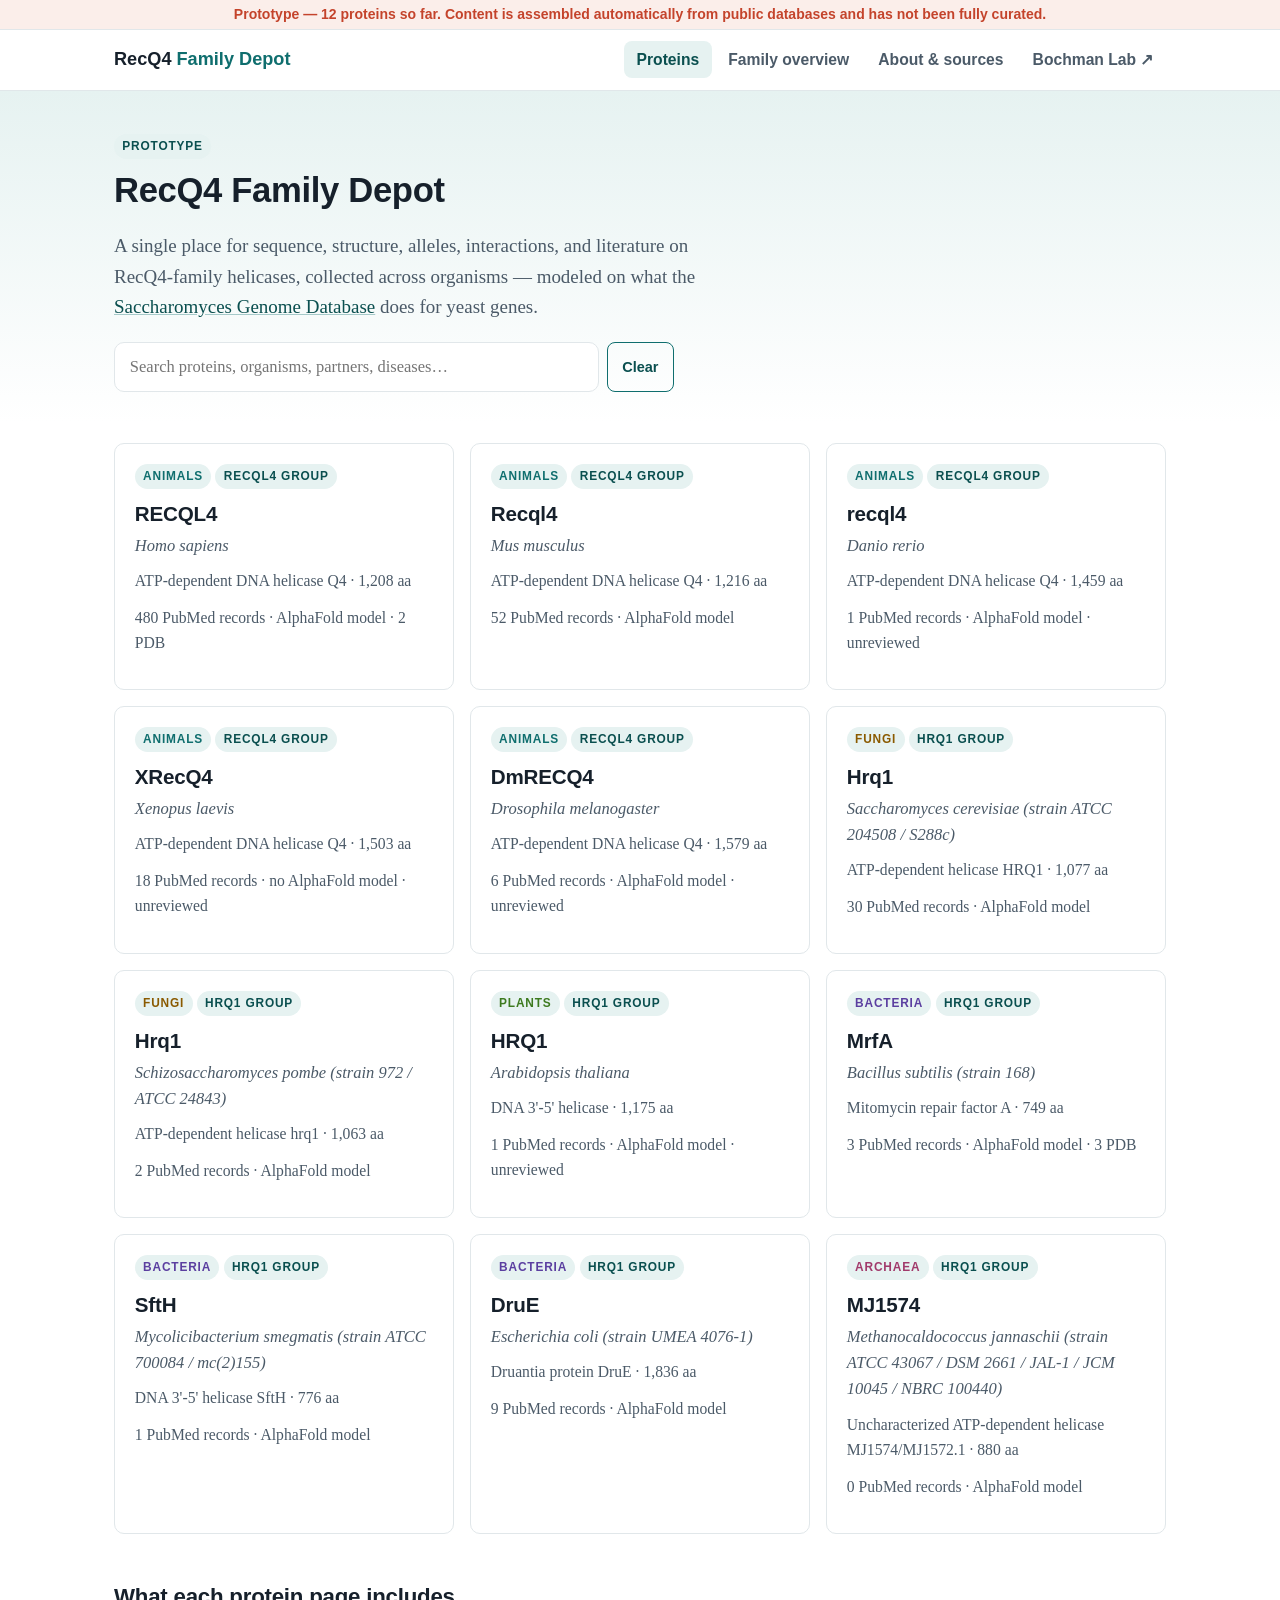
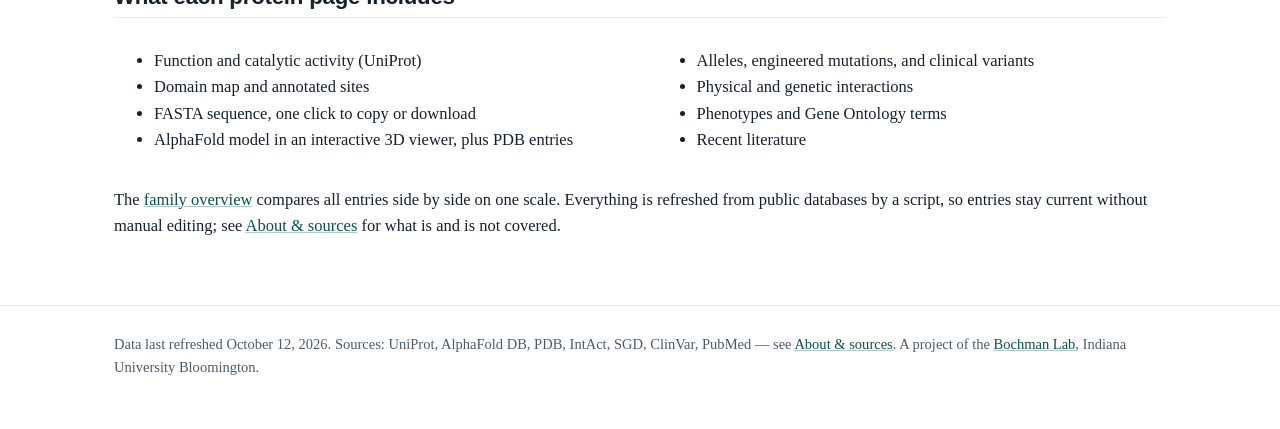
==== index.html @ 35902787 "Add files via upload" ====
<!DOCTYPE html>
<html lang="en"><head><meta charset="utf-8"><meta name="viewport" content="width=device-width,initial-scale=1">
<title>RecQ4 Family Depot (prototype)</title>
<link rel="stylesheet" href="assets/style.css">
<link rel="icon" href="assets/favicon.ico">
</head><body>
<div class="proto">Prototype &mdash; 12 proteins so far. Content is assembled automatically from public databases and has not been fully curated.</div>
<header class="site"><div class="wrap row">
<a class="brand" href="index.html">RecQ4 <span>Family Depot</span></a>
<nav aria-label="Primary"><ul><li><a href="index.html" aria-current=page>Proteins</a></li><li><a href="family.html">Family overview</a></li><li><a href="about.html">About &amp; sources</a></li><li><a href="https://bochmanlab.github.io">Bochman Lab &nearr;</a></li></ul></nav>
</div></header>
<section class="hero"><div class="wrap"><span class="tag">Prototype</span>
<h1>RecQ4 Family Depot</h1>
<p class="lede">A single place for sequence, structure, alleles, interactions, and literature on RecQ4-family helicases, collected across organisms &mdash; modeled on what the <a href="https://www.yeastgenome.org/">Saccharomyces Genome Database</a> does for yeast genes.</p>
<form class="search" onsubmit="return false"><input id="q" type="search" placeholder="Search proteins, organisms, partners, diseases…" autocomplete="off" aria-label="Search"><button class="ghost" type="button" onclick="document.getElementById('q').value='';document.getElementById('q').dispatchEvent(new Event('input'))">Clear</button></form>
<div id="hint" style="font-size:.9rem;color:var(--ink-soft)"></div></div></section>
<main class="wrap"><div class="cards" id="cards"><div class="card" data-acc="O94761"><div><span class="tag Animals">Animals</span> <span class="tag">RECQL4 group</span></div>
<h3><a href="proteins/recql4-human.html">RECQL4</a></h3><div class="org"><i>Homo sapiens</i></div>
<p>ATP-dependent DNA helicase Q4 &middot; 1,208 aa</p>
<p>480 PubMed records &middot; AlphaFold model &middot; 2 PDB</p>
<div class="legend" style="margin-top:auto"></div></div><div class="card" data-acc="Q75NR7"><div><span class="tag Animals">Animals</span> <span class="tag">RECQL4 group</span></div>
<h3><a href="proteins/recql4-mouse.html">Recql4</a></h3><div class="org"><i>Mus musculus</i></div>
<p>ATP-dependent DNA helicase Q4 &middot; 1,216 aa</p>
<p>52 PubMed records &middot; AlphaFold model</p>
<div class="legend" style="margin-top:auto"></div></div><div class="card" data-acc="E7F2M7"><div><span class="tag Animals">Animals</span> <span class="tag">RECQL4 group</span></div>
<h3><a href="proteins/recql4-zebrafish.html">recql4</a></h3><div class="org"><i>Danio rerio</i></div>
<p>ATP-dependent DNA helicase Q4 &middot; 1,459 aa</p>
<p>1 PubMed records &middot; AlphaFold model &middot; unreviewed</p>
<div class="legend" style="margin-top:auto"></div></div><div class="card" data-acc="Q33DM4"><div><span class="tag Animals">Animals</span> <span class="tag">RECQL4 group</span></div>
<h3><a href="proteins/recq4-xenopus.html">XRecQ4</a></h3><div class="org"><i>Xenopus laevis</i></div>
<p>ATP-dependent DNA helicase Q4 &middot; 1,503 aa</p>
<p>18 PubMed records &middot; no AlphaFold model &middot; unreviewed</p>
<div class="legend" style="margin-top:auto"></div></div><div class="card" data-acc="Q9VSE6"><div><span class="tag Animals">Animals</span> <span class="tag">RECQL4 group</span></div>
<h3><a href="proteins/recq4-drosophila.html">DmRECQ4</a></h3><div class="org"><i>Drosophila melanogaster</i></div>
<p>ATP-dependent DNA helicase Q4 &middot; 1,579 aa</p>
<p>6 PubMed records &middot; AlphaFold model &middot; unreviewed</p>
<div class="legend" style="margin-top:auto"></div></div><div class="card" data-acc="Q05549"><div><span class="tag Fungi">Fungi</span> <span class="tag">HRQ1 group</span></div>
<h3><a href="proteins/hrq1-scerevisiae.html">Hrq1</a></h3><div class="org"><i>Saccharomyces cerevisiae</i> (strain ATCC 204508 / S288c)</div>
<p>ATP-dependent helicase HRQ1 &middot; 1,077 aa</p>
<p>30 PubMed records &middot; AlphaFold model</p>
<div class="legend" style="margin-top:auto"></div></div><div class="card" data-acc="O13983"><div><span class="tag Fungi">Fungi</span> <span class="tag">HRQ1 group</span></div>
<h3><a href="proteins/hrq1-spombe.html">Hrq1</a></h3><div class="org"><i>Schizosaccharomyces pombe</i> (strain 972 / ATCC 24843)</div>
<p>ATP-dependent helicase hrq1 &middot; 1,063 aa</p>
<p>2 PubMed records &middot; AlphaFold model</p>
<div class="legend" style="margin-top:auto"></div></div><div class="card" data-acc="A0A1P8BBA5"><div><span class="tag Plants">Plants</span> <span class="tag">HRQ1 group</span></div>
<h3><a href="proteins/hrq1-athaliana.html">HRQ1</a></h3><div class="org"><i>Arabidopsis thaliana</i></div>
<p>DNA 3&#x27;-5&#x27; helicase &middot; 1,175 aa</p>
<p>1 PubMed records &middot; AlphaFold model &middot; unreviewed</p>
<div class="legend" style="margin-top:auto"></div></div><div class="card" data-acc="P50830"><div><span class="tag Bacteria">Bacteria</span> <span class="tag">HRQ1 group</span></div>
<h3><a href="proteins/mrfa-bsubtilis.html">MrfA</a></h3><div class="org"><i>Bacillus subtilis</i> (strain 168)</div>
<p>Mitomycin repair factor A &middot; 749 aa</p>
<p>3 PubMed records &middot; AlphaFold model &middot; 3 PDB</p>
<div class="legend" style="margin-top:auto"></div></div><div class="card" data-acc="A0R5E2"><div><span class="tag Bacteria">Bacteria</span> <span class="tag">HRQ1 group</span></div>
<h3><a href="proteins/sfth-msmegmatis.html">SftH</a></h3><div class="org"><i>Mycolicibacterium smegmatis</i> (strain ATCC 700084 / mc(2)155)</div>
<p>DNA 3&#x27;-5&#x27; helicase SftH &middot; 776 aa</p>
<p>1 PubMed records &middot; AlphaFold model</p>
<div class="legend" style="margin-top:auto"></div></div><div class="card" data-acc="P0DW38"><div><span class="tag Bacteria">Bacteria</span> <span class="tag">HRQ1 group</span></div>
<h3><a href="proteins/drue-ecoli.html">DruE</a></h3><div class="org"><i>Escherichia coli</i> (strain UMEA 4076-1)</div>
<p>Druantia protein DruE &middot; 1,836 aa</p>
<p>9 PubMed records &middot; AlphaFold model</p>
<div class="legend" style="margin-top:auto"></div></div><div class="card" data-acc="Q58969"><div><span class="tag Archaea">Archaea</span> <span class="tag">HRQ1 group</span></div>
<h3><a href="proteins/mj1574-mjannaschii.html">MJ1574</a></h3><div class="org"><i>Methanocaldococcus jannaschii</i> (strain ATCC 43067 / DSM 2661 / JAL-1 / JCM 10045 / NBRC 100440)</div>
<p>Uncharacterized ATP-dependent helicase MJ1574/MJ1572.1 &middot; 880 aa</p>
<p>0 PubMed records &middot; AlphaFold model</p>
<div class="legend" style="margin-top:auto"></div></div></div>
<h2>What each protein page includes</h2>
<div class="cols"><ul><li>Function and catalytic activity (UniProt)</li><li>Domain map and annotated sites</li><li>FASTA sequence, one click to copy or download</li><li>AlphaFold model in an interactive 3D viewer, plus PDB entries</li></ul>
<ul><li>Alleles, engineered mutations, and clinical variants</li><li>Physical and genetic interactions</li><li>Phenotypes and Gene Ontology terms</li><li>Recent literature</li></ul></div>
<p>The <a href="family.html">family overview</a> compares all entries side by side on one scale. Everything is refreshed from public databases by a script, so entries stay current without manual editing; see <a href="about.html">About &amp; sources</a> for what is and is not covered.</p></main>
<script src="assets/search-index.js"></script><script src="assets/search.js"></script>
<footer><div class="wrap">Data last refreshed October 12, 2026. Sources: UniProt, AlphaFold DB, PDB, IntAct, SGD, ClinVar, PubMed &mdash; see <a href="about.html">About &amp; sources</a>. A project of the <a href="https://bochmanlab.github.io">Bochman Lab</a>, Indiana University Bloomington.</div></footer>

</body></html>
---- assets/style.css ----
/* RecQ4 Family Depot — prototype stylesheet (shares the lab site's palette) */
:root {
  --ink: #16202b; --ink-soft: #4b5a68; --paper: #fff; --paper-tint: #f4f7f8;
  --line: #e1e7ea; --accent: #0f6e6e; --accent-dark: #0a4f4f; --accent-tint: #e6f2f1;
  --warn: #c4432b; --warn-tint: #fbeeea; --radius: 10px; --maxw: 1100px;
  --fungi: #8a5a00; --animals: #0f6e6e; --bacteria: #5b3fa0; --archaea: #a13a6b; --plants: #3d7a1f;
  --dom-atp: #2b6fb5; --dom-ct: #1f9d8f; --dom-motif: #c4432b; --dom-other: #9aa8b4; --dom-extra: #7a5ea8;
  font-size: 16.5px;
}
@media (prefers-color-scheme: dark) {
  :root:not([data-theme="light"]) { --ink:#e6edf3; --ink-soft:#a7b4c0; --paper:#10161c; --paper-tint:#18212a; --line:#2a3642;
          --accent:#4fc3bd; --accent-dark:#7fd9d4; --accent-tint:#173432; --warn:#ff8a70; --warn-tint:#33201c;
          --fungi:#e0b45a; --animals:#4fc3bd; --bacteria:#b9a2f0; --archaea:#f08cb8; --plants:#8fd163;  color-scheme: dark; }
}
:root[data-theme="dark"] { --ink:#e6edf3; --ink-soft:#a7b4c0; --paper:#10161c; --paper-tint:#18212a; --line:#2a3642;
          --accent:#4fc3bd; --accent-dark:#7fd9d4; --accent-tint:#173432; --warn:#ff8a70; --warn-tint:#33201c;
          --fungi:#e0b45a; --animals:#4fc3bd; --bacteria:#b9a2f0; --archaea:#f08cb8; --plants:#8fd163;  color-scheme: dark; }
* { box-sizing: border-box; }
body { margin:0; min-width:0; font-family:"Iowan Old Style","Palatino Linotype",Georgia,serif; color:var(--ink); background:var(--paper); line-height:1.6; }
h1,h2,h3,h4,.brand,nav,.tag,th,button,.chip,.mono-label { font-family:-apple-system,BlinkMacSystemFont,"Segoe UI",Helvetica,Arial,sans-serif; }
h1,h2,h3,h4 { letter-spacing:-0.01em; line-height:1.25; }
h1 { font-size:2.1rem; margin:.3em 0 .2em; } h2 { font-size:1.35rem; margin:2.2em 0 .6em; padding-bottom:.3em; border-bottom:1px solid var(--line); }
h3 { font-size:1.08rem; margin:1.6em 0 .4em; }
a { color:var(--accent-dark); text-decoration-color:rgba(15,110,110,.35); } a:hover { text-decoration-color:currentColor; }
.wrap { max-width:var(--maxw); margin:0 auto; padding-inline:24px; }
.proto { background:var(--warn-tint); border-bottom:1px solid var(--line); font:600 .85rem -apple-system,Segoe UI,sans-serif; color:var(--warn); text-align:center; padding:.45em 1em; }
header.site { border-bottom:1px solid var(--line); position:sticky; top:env(safe-area-inset-top,0px); background:color-mix(in srgb,var(--paper) 92%,transparent); backdrop-filter:blur(6px); z-index:10; }
header.site .row { display:flex; align-items:center; justify-content:space-between; gap:16px; min-height:60px; flex-wrap:wrap; }
.brand { font-weight:800; font-size:1.1rem; color:var(--ink); text-decoration:none; } .brand span { color:var(--accent); }
nav ul { display:flex; gap:4px; list-style:none; margin:0; padding:0; flex-wrap:wrap; } nav a { display:block; padding:.4em .8em; border-radius:8px; text-decoration:none; color:var(--ink-soft); font-weight:600; font-size:.95rem; }
nav a:hover { background:var(--paper-tint); } nav a[aria-current=page] { background:var(--accent-tint); color:var(--accent-dark); }
.hero { padding:2.5rem 0 1.5rem; background:linear-gradient(180deg,var(--accent-tint),transparent); }
.lede { font-size:1.15rem; color:var(--ink-soft); max-width:62ch; }
.tag { display:inline-block; font-size:.72rem; font-weight:700; letter-spacing:.07em; text-transform:uppercase; padding:.25em .7em; border-radius:99px; background:var(--accent-tint); color:var(--accent-dark); }
.tag.Fungi { color:var(--fungi); } .tag.Animals { color:var(--animals); } .tag.Bacteria { color:var(--bacteria); } .tag.Archaea { color:var(--archaea); } .tag.Plants { color:var(--plants); }
.search { display:flex; gap:8px; margin:1.2rem 0 .4rem; max-width:560px; }
.search input { flex:1; font:inherit; padding:.65em .9em; border-radius:var(--radius); border:1px solid var(--line); background:var(--paper); color:var(--ink); }
.search input:focus { outline:2px solid var(--accent); border-color:transparent; }
.cards { display:grid; grid-template-columns:repeat(auto-fill,minmax(min(310px,100%),1fr)); gap:16px; margin:1.2rem 0; }
.card { border:1px solid var(--line); border-radius:var(--radius); padding:1.1rem 1.2rem; background:var(--paper); display:flex; flex-direction:column; gap:.35rem; }
.card:hover { border-color:var(--accent); } .card h3 { margin:.3em 0 0; font-size:1.25rem; } .card h3 a { text-decoration:none; color:var(--ink); }
.card .org { font-style:italic; color:var(--ink-soft); } .card p { margin:.2em 0; font-size:.95rem; color:var(--ink-soft); }
.hit { outline:2px solid var(--accent); }
.facts { display:grid; grid-template-columns:repeat(auto-fit,minmax(150px,1fr)); gap:10px; margin:1rem 0; }
.fact { background:var(--paper-tint); border-radius:var(--radius); padding:.7rem .9rem; } .fact b { display:block; font:700 1.25rem -apple-system,Segoe UI,sans-serif; } .fact span { font:600 .72rem -apple-system,Segoe UI,sans-serif; letter-spacing:.06em; text-transform:uppercase; color:var(--ink-soft); }
.chips { display:flex; flex-wrap:wrap; gap:6px; margin:.6rem 0; } .chip { font-size:.8rem; font-weight:600; padding:.25em .7em; border:1px solid var(--line); border-radius:99px; text-decoration:none; color:var(--ink-soft); background:var(--paper); } .chip:hover { border-color:var(--accent); color:var(--accent-dark); }
.toc { display:flex; flex-wrap:wrap; gap:6px 14px; font:600 .88rem -apple-system,Segoe UI,sans-serif; margin:1rem 0 0; }
table { border-collapse:collapse; width:100%; font-size:.93rem; margin:.6rem 0 1rem; } th,td { text-align:left; padding:.5em .7em; border-bottom:1px solid var(--line); vertical-align:top; }
th { font-size:.74rem; letter-spacing:.06em; text-transform:uppercase; color:var(--ink-soft); background:var(--paper-tint); position:sticky; top:0; }
.scroll { overflow-x:auto; max-height:480px; overflow-y:auto; border:1px solid var(--line); border-radius:var(--radius); } .scroll table { margin:0; }
.note { background:var(--paper-tint); border-left:3px solid var(--accent); padding:.7rem 1rem; border-radius:0 var(--radius) var(--radius) 0; font-size:.95rem; color:var(--ink-soft); margin:1rem 0; }
.note.warn { border-left-color:var(--warn); background:var(--warn-tint); }
.empty { color:var(--ink-soft); font-style:italic; }
pre.fasta { background:var(--paper-tint); border:1px solid var(--line); border-radius:var(--radius); padding:1rem; overflow-x:auto; font:.82rem/1.55 ui-monospace,SFMono-Regular,Menlo,monospace; max-height:340px; overflow-y:auto; margin:.5rem 0; }
button,.btn { font:600 .88rem -apple-system,Segoe UI,sans-serif; padding:.5em 1em; border-radius:8px; border:1px solid var(--accent); background:var(--accent); color:#fff; cursor:pointer; text-decoration:none; display:inline-block; }
button.ghost,.btn.ghost { background:transparent; color:var(--accent-dark); } button:hover,.btn:hover { filter:brightness(1.08); }
svg.map { width:100%; height:auto; display:block; } svg.map text { font:11px -apple-system,Segoe UI,sans-serif; fill:var(--ink-soft); }
.legend { display:flex; flex-wrap:wrap; gap:6px 16px; font:.82rem -apple-system,Segoe UI,sans-serif; color:var(--ink-soft); margin:.4rem 0; } .legend i { display:inline-block; width:12px; height:12px; border-radius:3px; vertical-align:-1px; margin-right:5px; }
.plddt { display:flex; height:18px; border-radius:6px; overflow:hidden; margin:.4rem 0; } .plddt div { height:100%; }
#viewer { overflow:hidden; width:100%; height:420px; border:1px solid var(--line); border-radius:var(--radius); position:relative; background:#fff; }
ul.lit { list-style:none; padding:0; margin:0; } ul.lit li { padding:.6rem 0; border-bottom:1px solid var(--line); } ul.lit .t { font-weight:600; font-family:-apple-system,Segoe UI,sans-serif; } ul.lit .m { color:var(--ink-soft); font-size:.9rem; }
.bar { display:flex; height:22px; border-radius:6px; overflow:hidden; margin:.5rem 0; background:var(--paper-tint); } .bar div { height:100%; }
.cols { display:grid; grid-template-columns:repeat(auto-fit,minmax(260px,1fr)); gap:1.2rem 2rem; }
footer { border-top:1px solid var(--line); margin-top:4rem; padding:1.6rem 0 3rem; color:var(--ink-soft); font-size:.88rem; }
@media (max-width:640px) { h1 { font-size:1.65rem; } .wrap { padding-inline:16px; } .card { min-width:0; } }
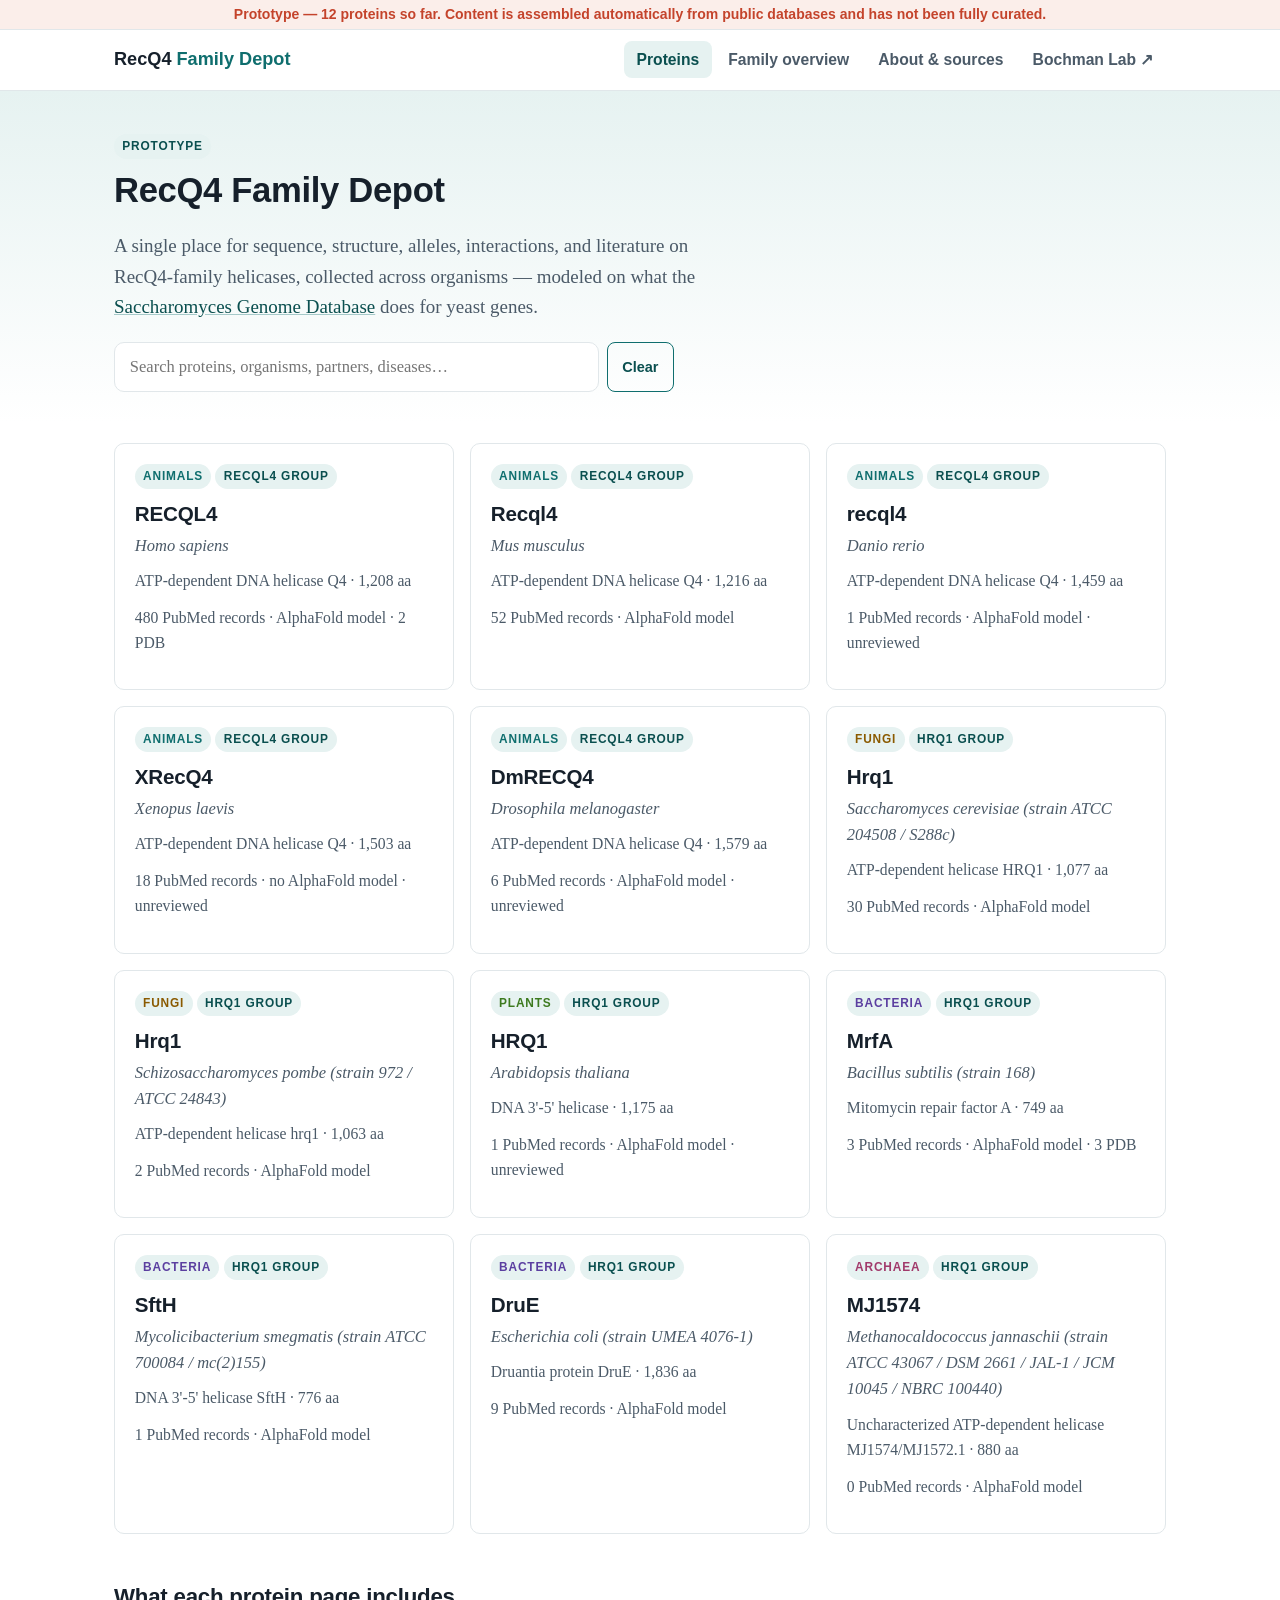
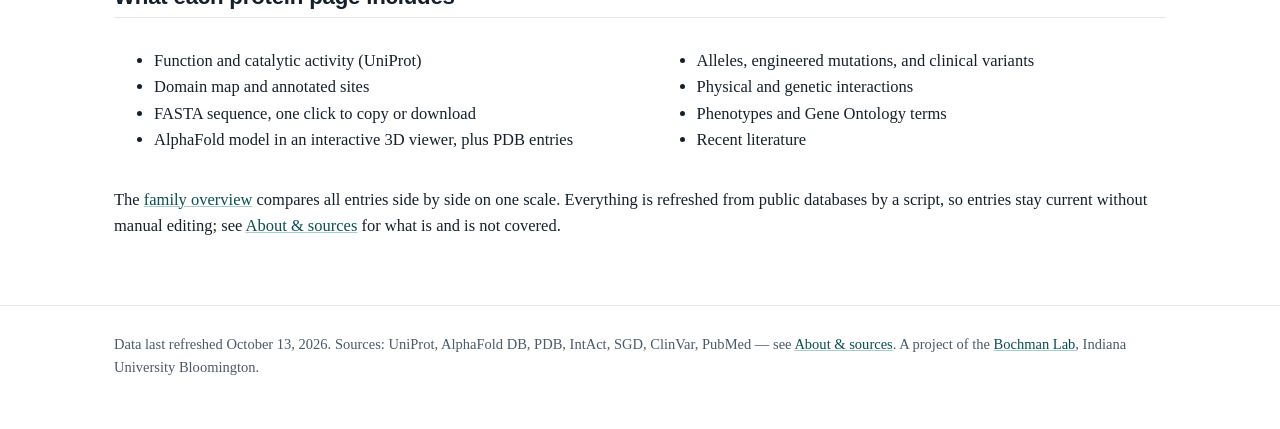
==== commit a9091e44: "Refresh data from public sources" ====
--- a/index.html
+++ b/index.html
@@ -68,6 +68,6 @@
 <ul><li>Alleles, engineered mutations, and clinical variants</li><li>Physical and genetic interactions</li><li>Phenotypes and Gene Ontology terms</li><li>Recent literature</li></ul></div>
 <p>The <a href="family.html">family overview</a> compares all entries side by side on one scale. Everything is refreshed from public databases by a script, so entries stay current without manual editing; see <a href="about.html">About &amp; sources</a> for what is and is not covered.</p></main>
 <script src="assets/search-index.js"></script><script src="assets/search.js"></script>
-<footer><div class="wrap">Data last refreshed October 12, 2026. Sources: UniProt, AlphaFold DB, PDB, IntAct, SGD, ClinVar, PubMed &mdash; see <a href="about.html">About &amp; sources</a>. A project of the <a href="https://bochmanlab.github.io">Bochman Lab</a>, Indiana University Bloomington.</div></footer>
+<footer><div class="wrap">Data last refreshed October 13, 2026. Sources: UniProt, AlphaFold DB, PDB, IntAct, SGD, ClinVar, PubMed &mdash; see <a href="about.html">About &amp; sources</a>. A project of the <a href="https://bochmanlab.github.io">Bochman Lab</a>, Indiana University Bloomington.</div></footer>
 
 </body></html>
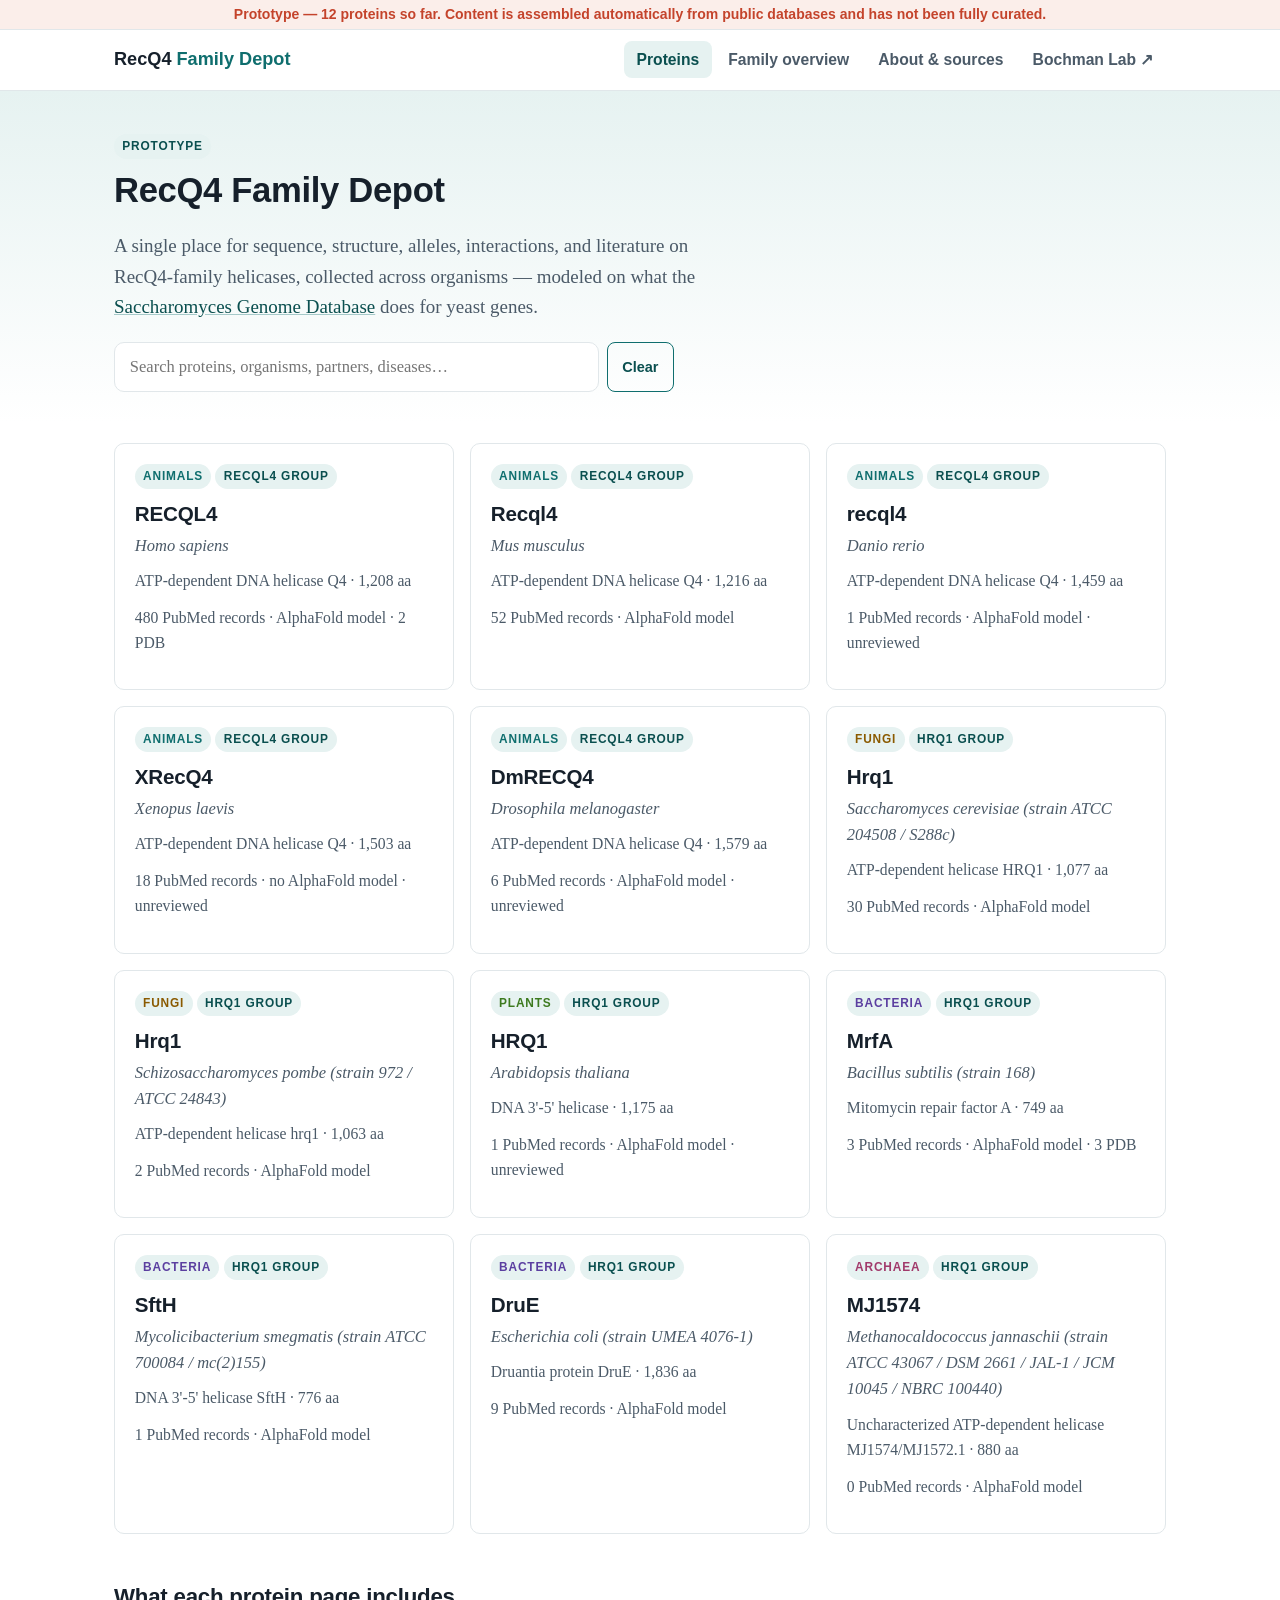
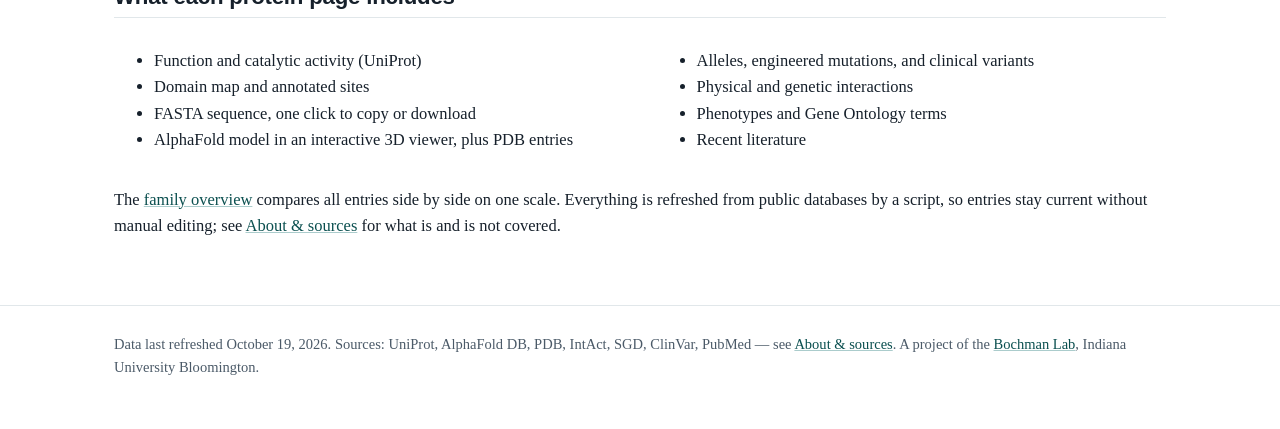
==== commit c9be458b: "Refresh data from public sources" ====
--- a/index.html
+++ b/index.html
@@ -68,6 +68,6 @@
 <ul><li>Alleles, engineered mutations, and clinical variants</li><li>Physical and genetic interactions</li><li>Phenotypes and Gene Ontology terms</li><li>Recent literature</li></ul></div>
 <p>The <a href="family.html">family overview</a> compares all entries side by side on one scale. Everything is refreshed from public databases by a script, so entries stay current without manual editing; see <a href="about.html">About &amp; sources</a> for what is and is not covered.</p></main>
 <script src="assets/search-index.js"></script><script src="assets/search.js"></script>
-<footer><div class="wrap">Data last refreshed October 13, 2026. Sources: UniProt, AlphaFold DB, PDB, IntAct, SGD, ClinVar, PubMed &mdash; see <a href="about.html">About &amp; sources</a>. A project of the <a href="https://bochmanlab.github.io">Bochman Lab</a>, Indiana University Bloomington.</div></footer>
+<footer><div class="wrap">Data last refreshed October 19, 2026. Sources: UniProt, AlphaFold DB, PDB, IntAct, SGD, ClinVar, PubMed &mdash; see <a href="about.html">About &amp; sources</a>. A project of the <a href="https://bochmanlab.github.io">Bochman Lab</a>, Indiana University Bloomington.</div></footer>
 
 </body></html>
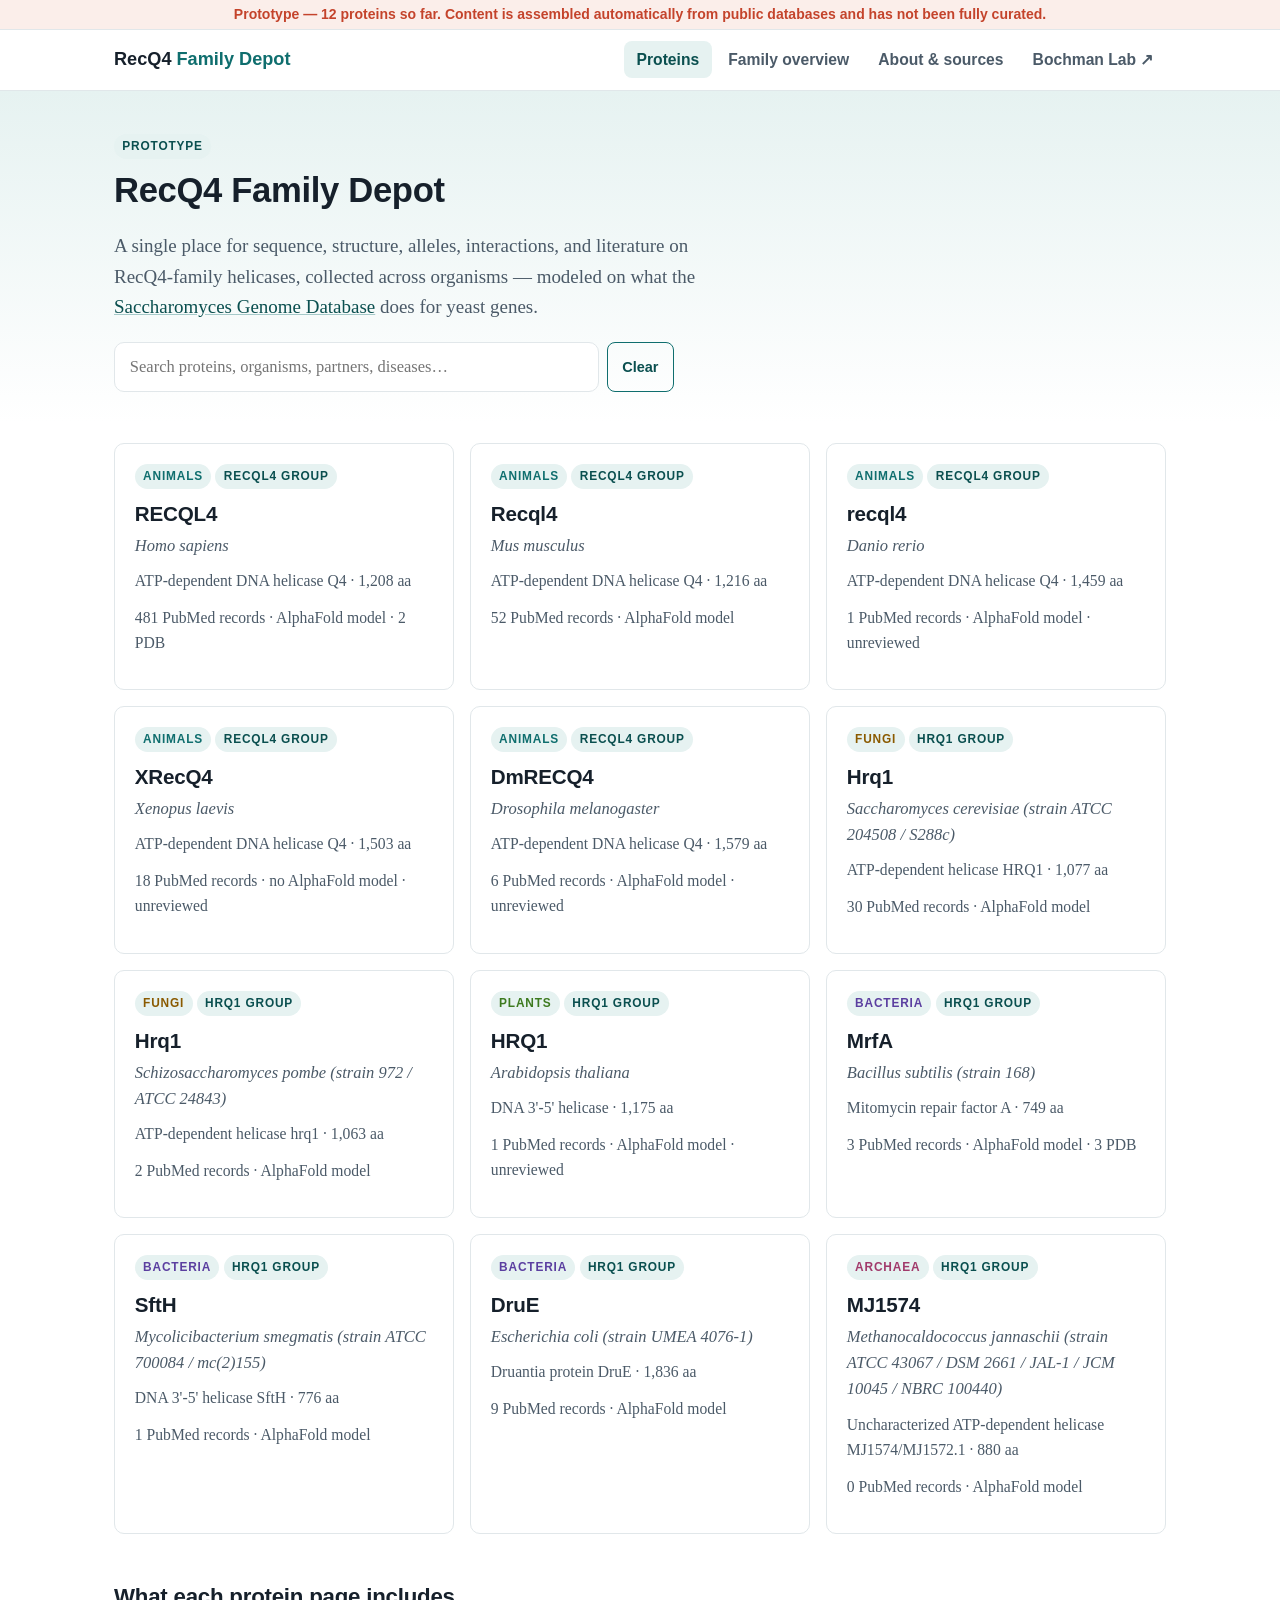
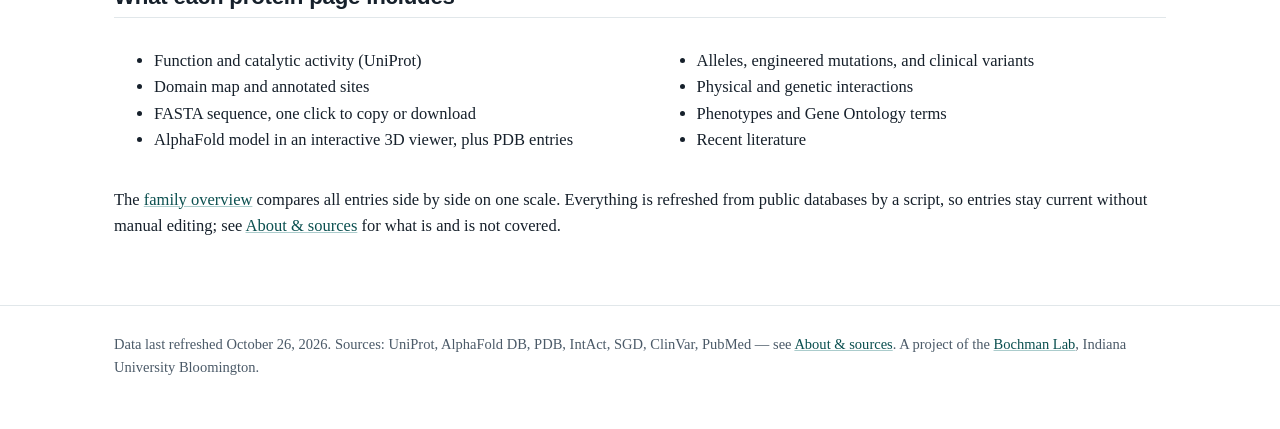
==== commit b1b46752: "Refresh data from public sources" ====
--- a/index.html
+++ b/index.html
@@ -17,7 +17,7 @@
 <main class="wrap"><div class="cards" id="cards"><div class="card" data-acc="O94761"><div><span class="tag Animals">Animals</span> <span class="tag">RECQL4 group</span></div>
 <h3><a href="proteins/recql4-human.html">RECQL4</a></h3><div class="org"><i>Homo sapiens</i></div>
 <p>ATP-dependent DNA helicase Q4 &middot; 1,208 aa</p>
-<p>480 PubMed records &middot; AlphaFold model &middot; 2 PDB</p>
+<p>481 PubMed records &middot; AlphaFold model &middot; 2 PDB</p>
 <div class="legend" style="margin-top:auto"></div></div><div class="card" data-acc="Q75NR7"><div><span class="tag Animals">Animals</span> <span class="tag">RECQL4 group</span></div>
 <h3><a href="proteins/recql4-mouse.html">Recql4</a></h3><div class="org"><i>Mus musculus</i></div>
 <p>ATP-dependent DNA helicase Q4 &middot; 1,216 aa</p>
@@ -68,6 +68,6 @@
 <ul><li>Alleles, engineered mutations, and clinical variants</li><li>Physical and genetic interactions</li><li>Phenotypes and Gene Ontology terms</li><li>Recent literature</li></ul></div>
 <p>The <a href="family.html">family overview</a> compares all entries side by side on one scale. Everything is refreshed from public databases by a script, so entries stay current without manual editing; see <a href="about.html">About &amp; sources</a> for what is and is not covered.</p></main>
 <script src="assets/search-index.js"></script><script src="assets/search.js"></script>
-<footer><div class="wrap">Data last refreshed October 19, 2026. Sources: UniProt, AlphaFold DB, PDB, IntAct, SGD, ClinVar, PubMed &mdash; see <a href="about.html">About &amp; sources</a>. A project of the <a href="https://bochmanlab.github.io">Bochman Lab</a>, Indiana University Bloomington.</div></footer>
+<footer><div class="wrap">Data last refreshed October 26, 2026. Sources: UniProt, AlphaFold DB, PDB, IntAct, SGD, ClinVar, PubMed &mdash; see <a href="about.html">About &amp; sources</a>. A project of the <a href="https://bochmanlab.github.io">Bochman Lab</a>, Indiana University Bloomington.</div></footer>
 
 </body></html>
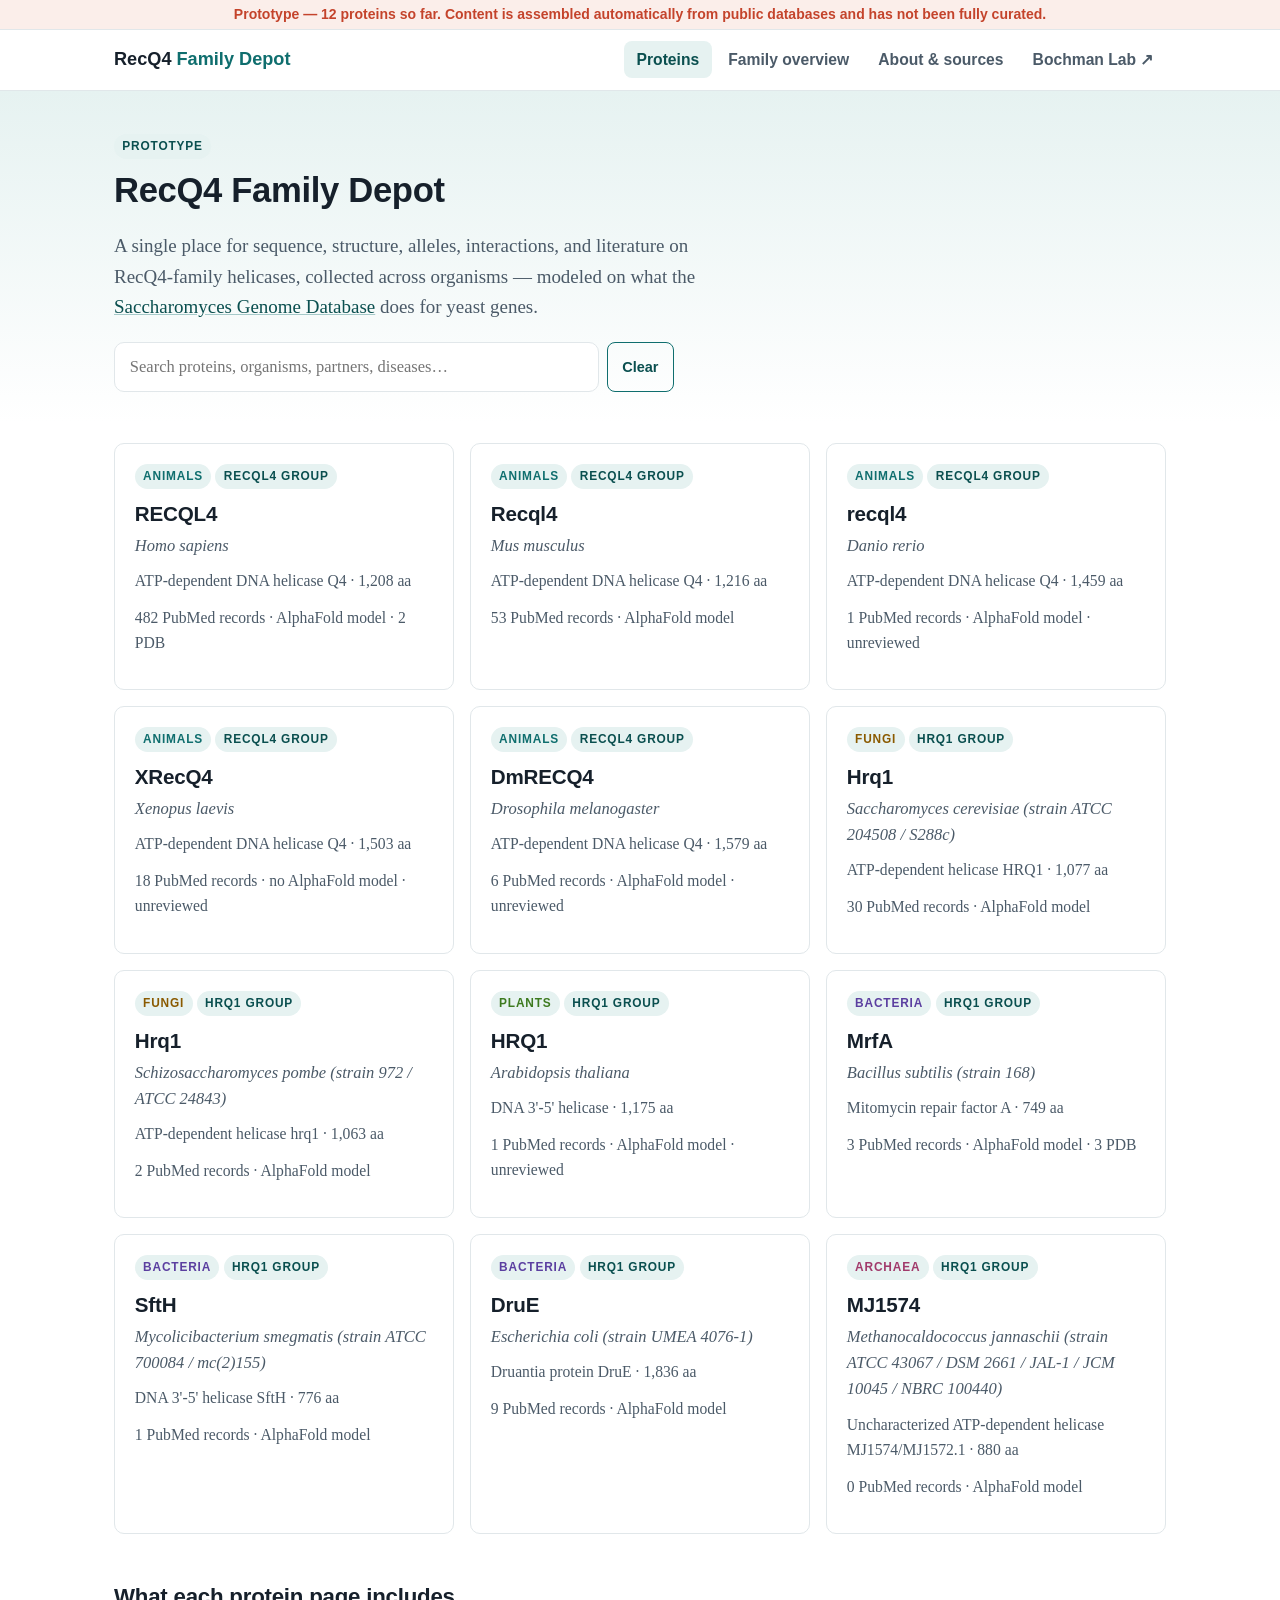
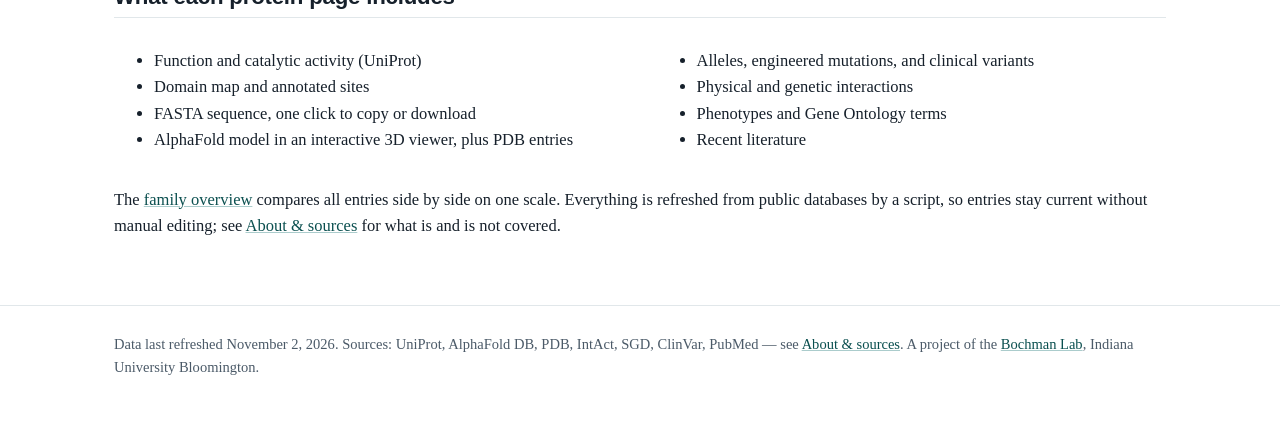
==== commit 217cf4b2: "Refresh data from public sources" ====
--- a/index.html
+++ b/index.html
@@ -17,11 +17,11 @@
 <main class="wrap"><div class="cards" id="cards"><div class="card" data-acc="O94761"><div><span class="tag Animals">Animals</span> <span class="tag">RECQL4 group</span></div>
 <h3><a href="proteins/recql4-human.html">RECQL4</a></h3><div class="org"><i>Homo sapiens</i></div>
 <p>ATP-dependent DNA helicase Q4 &middot; 1,208 aa</p>
-<p>481 PubMed records &middot; AlphaFold model &middot; 2 PDB</p>
+<p>482 PubMed records &middot; AlphaFold model &middot; 2 PDB</p>
 <div class="legend" style="margin-top:auto"></div></div><div class="card" data-acc="Q75NR7"><div><span class="tag Animals">Animals</span> <span class="tag">RECQL4 group</span></div>
 <h3><a href="proteins/recql4-mouse.html">Recql4</a></h3><div class="org"><i>Mus musculus</i></div>
 <p>ATP-dependent DNA helicase Q4 &middot; 1,216 aa</p>
-<p>52 PubMed records &middot; AlphaFold model</p>
+<p>53 PubMed records &middot; AlphaFold model</p>
 <div class="legend" style="margin-top:auto"></div></div><div class="card" data-acc="E7F2M7"><div><span class="tag Animals">Animals</span> <span class="tag">RECQL4 group</span></div>
 <h3><a href="proteins/recql4-zebrafish.html">recql4</a></h3><div class="org"><i>Danio rerio</i></div>
 <p>ATP-dependent DNA helicase Q4 &middot; 1,459 aa</p>
@@ -68,6 +68,6 @@
 <ul><li>Alleles, engineered mutations, and clinical variants</li><li>Physical and genetic interactions</li><li>Phenotypes and Gene Ontology terms</li><li>Recent literature</li></ul></div>
 <p>The <a href="family.html">family overview</a> compares all entries side by side on one scale. Everything is refreshed from public databases by a script, so entries stay current without manual editing; see <a href="about.html">About &amp; sources</a> for what is and is not covered.</p></main>
 <script src="assets/search-index.js"></script><script src="assets/search.js"></script>
-<footer><div class="wrap">Data last refreshed October 26, 2026. Sources: UniProt, AlphaFold DB, PDB, IntAct, SGD, ClinVar, PubMed &mdash; see <a href="about.html">About &amp; sources</a>. A project of the <a href="https://bochmanlab.github.io">Bochman Lab</a>, Indiana University Bloomington.</div></footer>
+<footer><div class="wrap">Data last refreshed November 2, 2026. Sources: UniProt, AlphaFold DB, PDB, IntAct, SGD, ClinVar, PubMed &mdash; see <a href="about.html">About &amp; sources</a>. A project of the <a href="https://bochmanlab.github.io">Bochman Lab</a>, Indiana University Bloomington.</div></footer>
 
 </body></html>
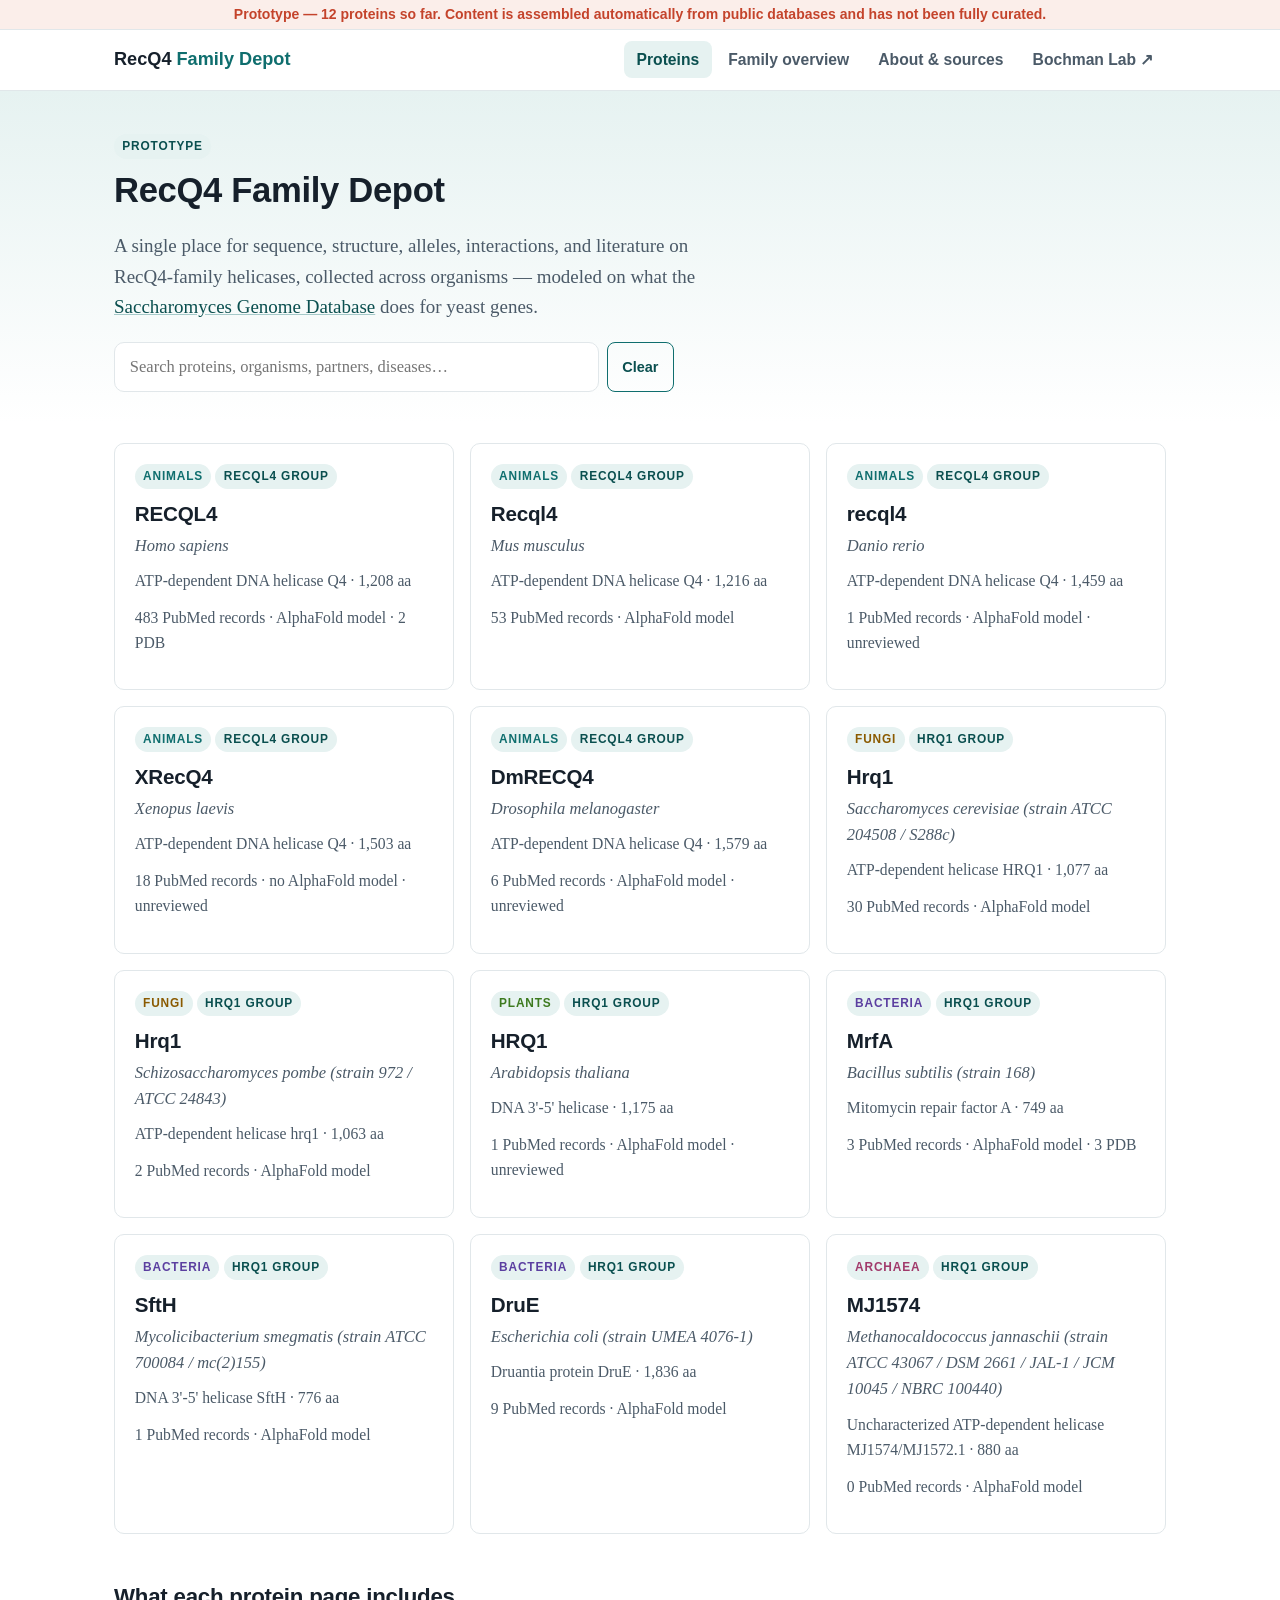
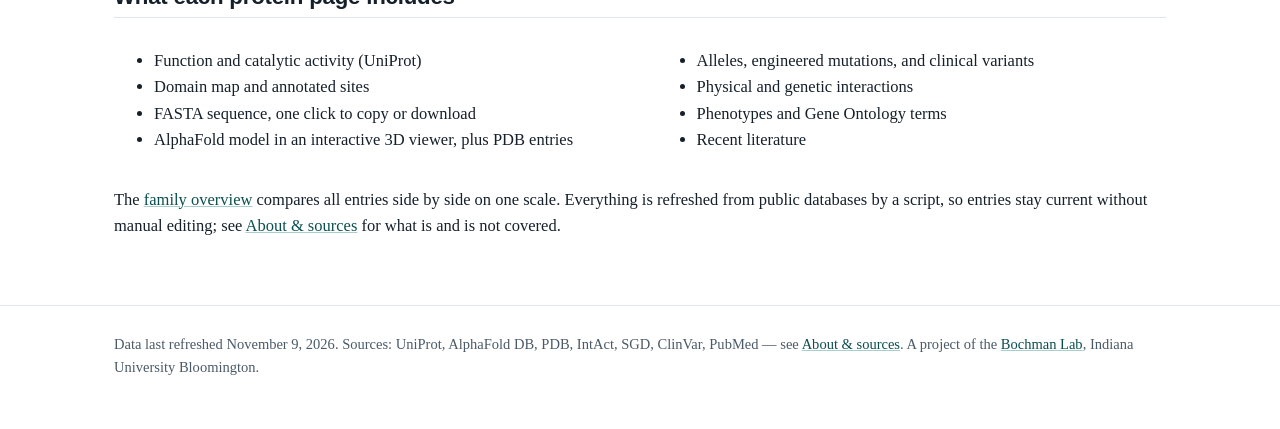
==== commit c045df93: "Refresh data from public sources" ====
--- a/index.html
+++ b/index.html
@@ -17,7 +17,7 @@
 <main class="wrap"><div class="cards" id="cards"><div class="card" data-acc="O94761"><div><span class="tag Animals">Animals</span> <span class="tag">RECQL4 group</span></div>
 <h3><a href="proteins/recql4-human.html">RECQL4</a></h3><div class="org"><i>Homo sapiens</i></div>
 <p>ATP-dependent DNA helicase Q4 &middot; 1,208 aa</p>
-<p>482 PubMed records &middot; AlphaFold model &middot; 2 PDB</p>
+<p>483 PubMed records &middot; AlphaFold model &middot; 2 PDB</p>
 <div class="legend" style="margin-top:auto"></div></div><div class="card" data-acc="Q75NR7"><div><span class="tag Animals">Animals</span> <span class="tag">RECQL4 group</span></div>
 <h3><a href="proteins/recql4-mouse.html">Recql4</a></h3><div class="org"><i>Mus musculus</i></div>
 <p>ATP-dependent DNA helicase Q4 &middot; 1,216 aa</p>
@@ -68,6 +68,6 @@
 <ul><li>Alleles, engineered mutations, and clinical variants</li><li>Physical and genetic interactions</li><li>Phenotypes and Gene Ontology terms</li><li>Recent literature</li></ul></div>
 <p>The <a href="family.html">family overview</a> compares all entries side by side on one scale. Everything is refreshed from public databases by a script, so entries stay current without manual editing; see <a href="about.html">About &amp; sources</a> for what is and is not covered.</p></main>
 <script src="assets/search-index.js"></script><script src="assets/search.js"></script>
-<footer><div class="wrap">Data last refreshed November 2, 2026. Sources: UniProt, AlphaFold DB, PDB, IntAct, SGD, ClinVar, PubMed &mdash; see <a href="about.html">About &amp; sources</a>. A project of the <a href="https://bochmanlab.github.io">Bochman Lab</a>, Indiana University Bloomington.</div></footer>
+<footer><div class="wrap">Data last refreshed November 9, 2026. Sources: UniProt, AlphaFold DB, PDB, IntAct, SGD, ClinVar, PubMed &mdash; see <a href="about.html">About &amp; sources</a>. A project of the <a href="https://bochmanlab.github.io">Bochman Lab</a>, Indiana University Bloomington.</div></footer>
 
 </body></html>
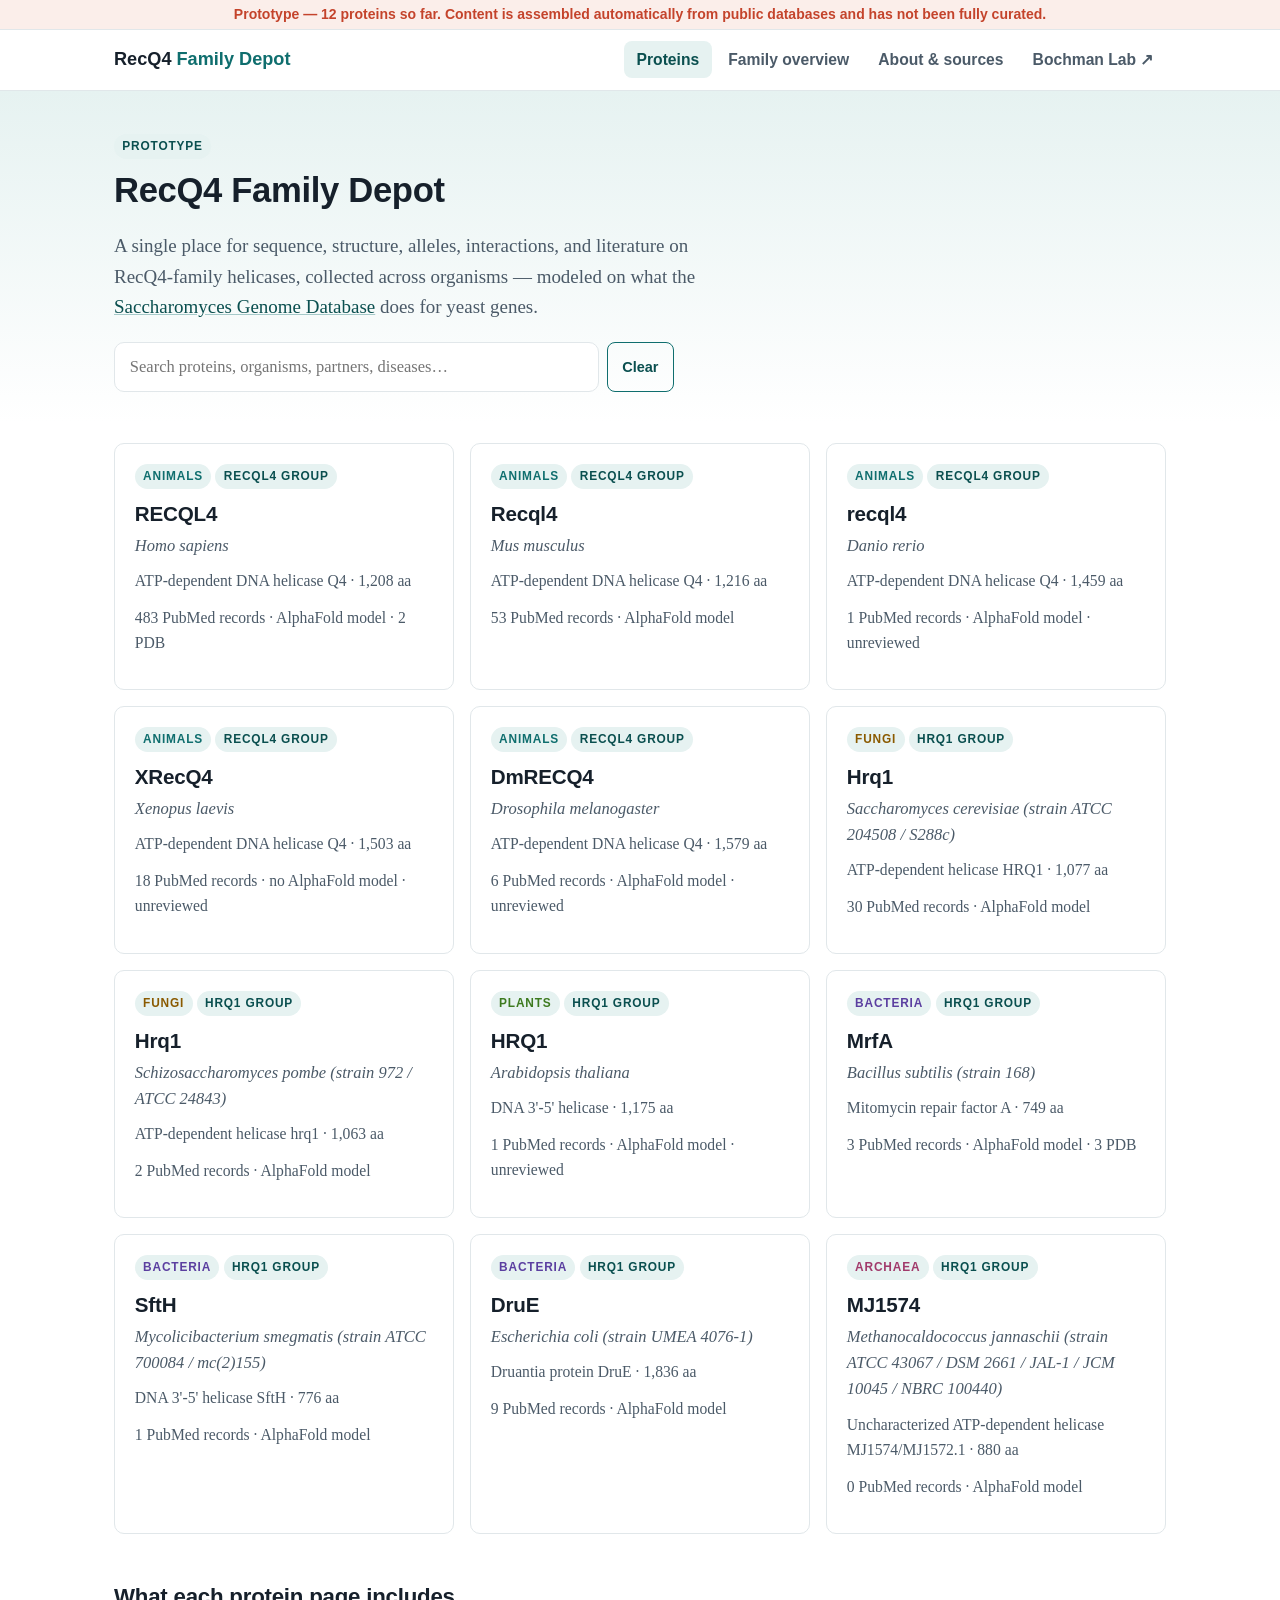
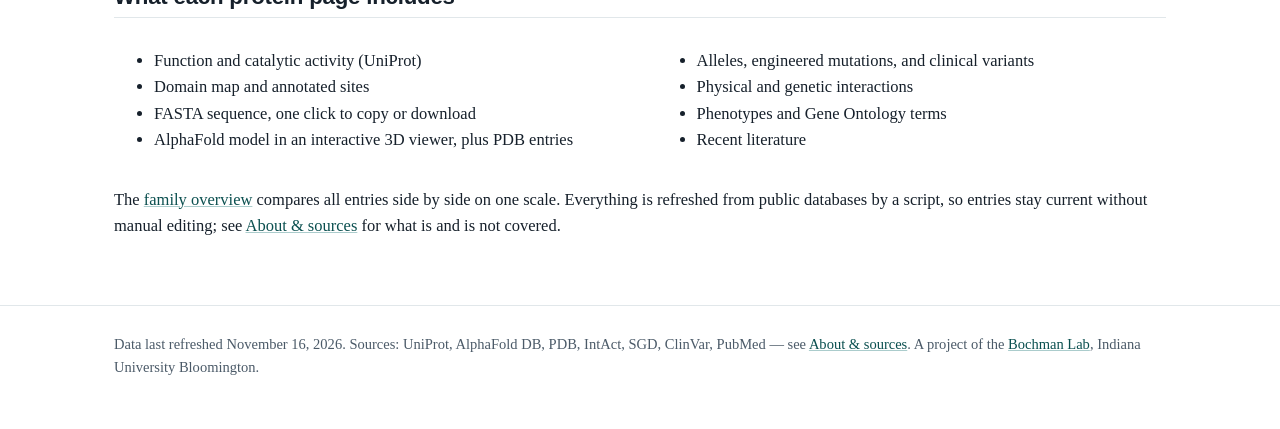
==== commit ae0464cb: "Refresh data from public sources" ====
--- a/index.html
+++ b/index.html
@@ -68,6 +68,6 @@
 <ul><li>Alleles, engineered mutations, and clinical variants</li><li>Physical and genetic interactions</li><li>Phenotypes and Gene Ontology terms</li><li>Recent literature</li></ul></div>
 <p>The <a href="family.html">family overview</a> compares all entries side by side on one scale. Everything is refreshed from public databases by a script, so entries stay current without manual editing; see <a href="about.html">About &amp; sources</a> for what is and is not covered.</p></main>
 <script src="assets/search-index.js"></script><script src="assets/search.js"></script>
-<footer><div class="wrap">Data last refreshed November 9, 2026. Sources: UniProt, AlphaFold DB, PDB, IntAct, SGD, ClinVar, PubMed &mdash; see <a href="about.html">About &amp; sources</a>. A project of the <a href="https://bochmanlab.github.io">Bochman Lab</a>, Indiana University Bloomington.</div></footer>
+<footer><div class="wrap">Data last refreshed November 16, 2026. Sources: UniProt, AlphaFold DB, PDB, IntAct, SGD, ClinVar, PubMed &mdash; see <a href="about.html">About &amp; sources</a>. A project of the <a href="https://bochmanlab.github.io">Bochman Lab</a>, Indiana University Bloomington.</div></footer>
 
 </body></html>
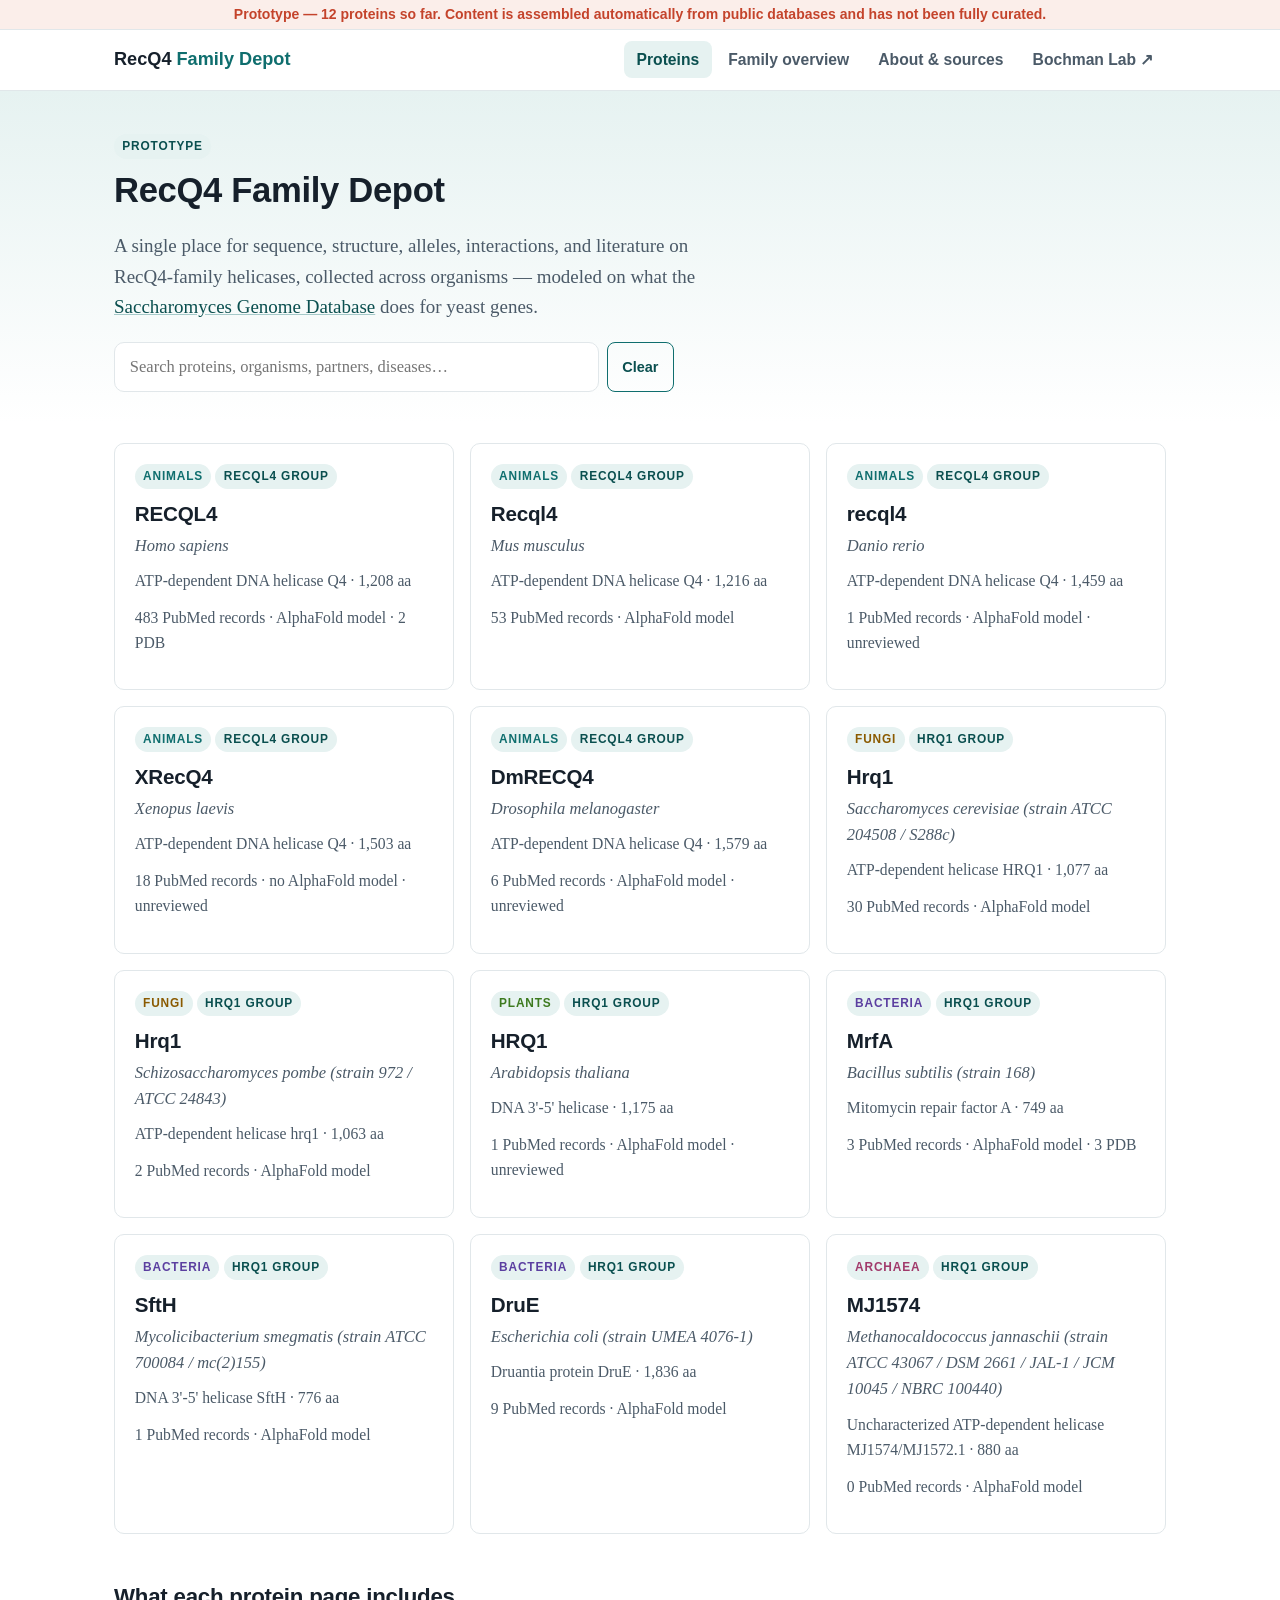
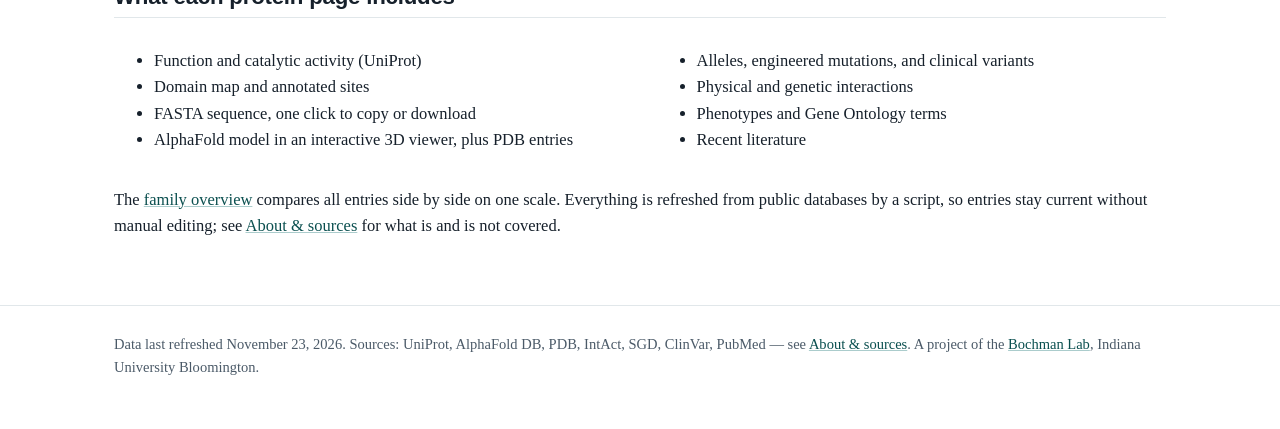
==== commit 8466cce6: "Refresh data from public sources" ====
--- a/index.html
+++ b/index.html
@@ -68,6 +68,6 @@
 <ul><li>Alleles, engineered mutations, and clinical variants</li><li>Physical and genetic interactions</li><li>Phenotypes and Gene Ontology terms</li><li>Recent literature</li></ul></div>
 <p>The <a href="family.html">family overview</a> compares all entries side by side on one scale. Everything is refreshed from public databases by a script, so entries stay current without manual editing; see <a href="about.html">About &amp; sources</a> for what is and is not covered.</p></main>
 <script src="assets/search-index.js"></script><script src="assets/search.js"></script>
-<footer><div class="wrap">Data last refreshed November 16, 2026. Sources: UniProt, AlphaFold DB, PDB, IntAct, SGD, ClinVar, PubMed &mdash; see <a href="about.html">About &amp; sources</a>. A project of the <a href="https://bochmanlab.github.io">Bochman Lab</a>, Indiana University Bloomington.</div></footer>
+<footer><div class="wrap">Data last refreshed November 23, 2026. Sources: UniProt, AlphaFold DB, PDB, IntAct, SGD, ClinVar, PubMed &mdash; see <a href="about.html">About &amp; sources</a>. A project of the <a href="https://bochmanlab.github.io">Bochman Lab</a>, Indiana University Bloomington.</div></footer>
 
 </body></html>
